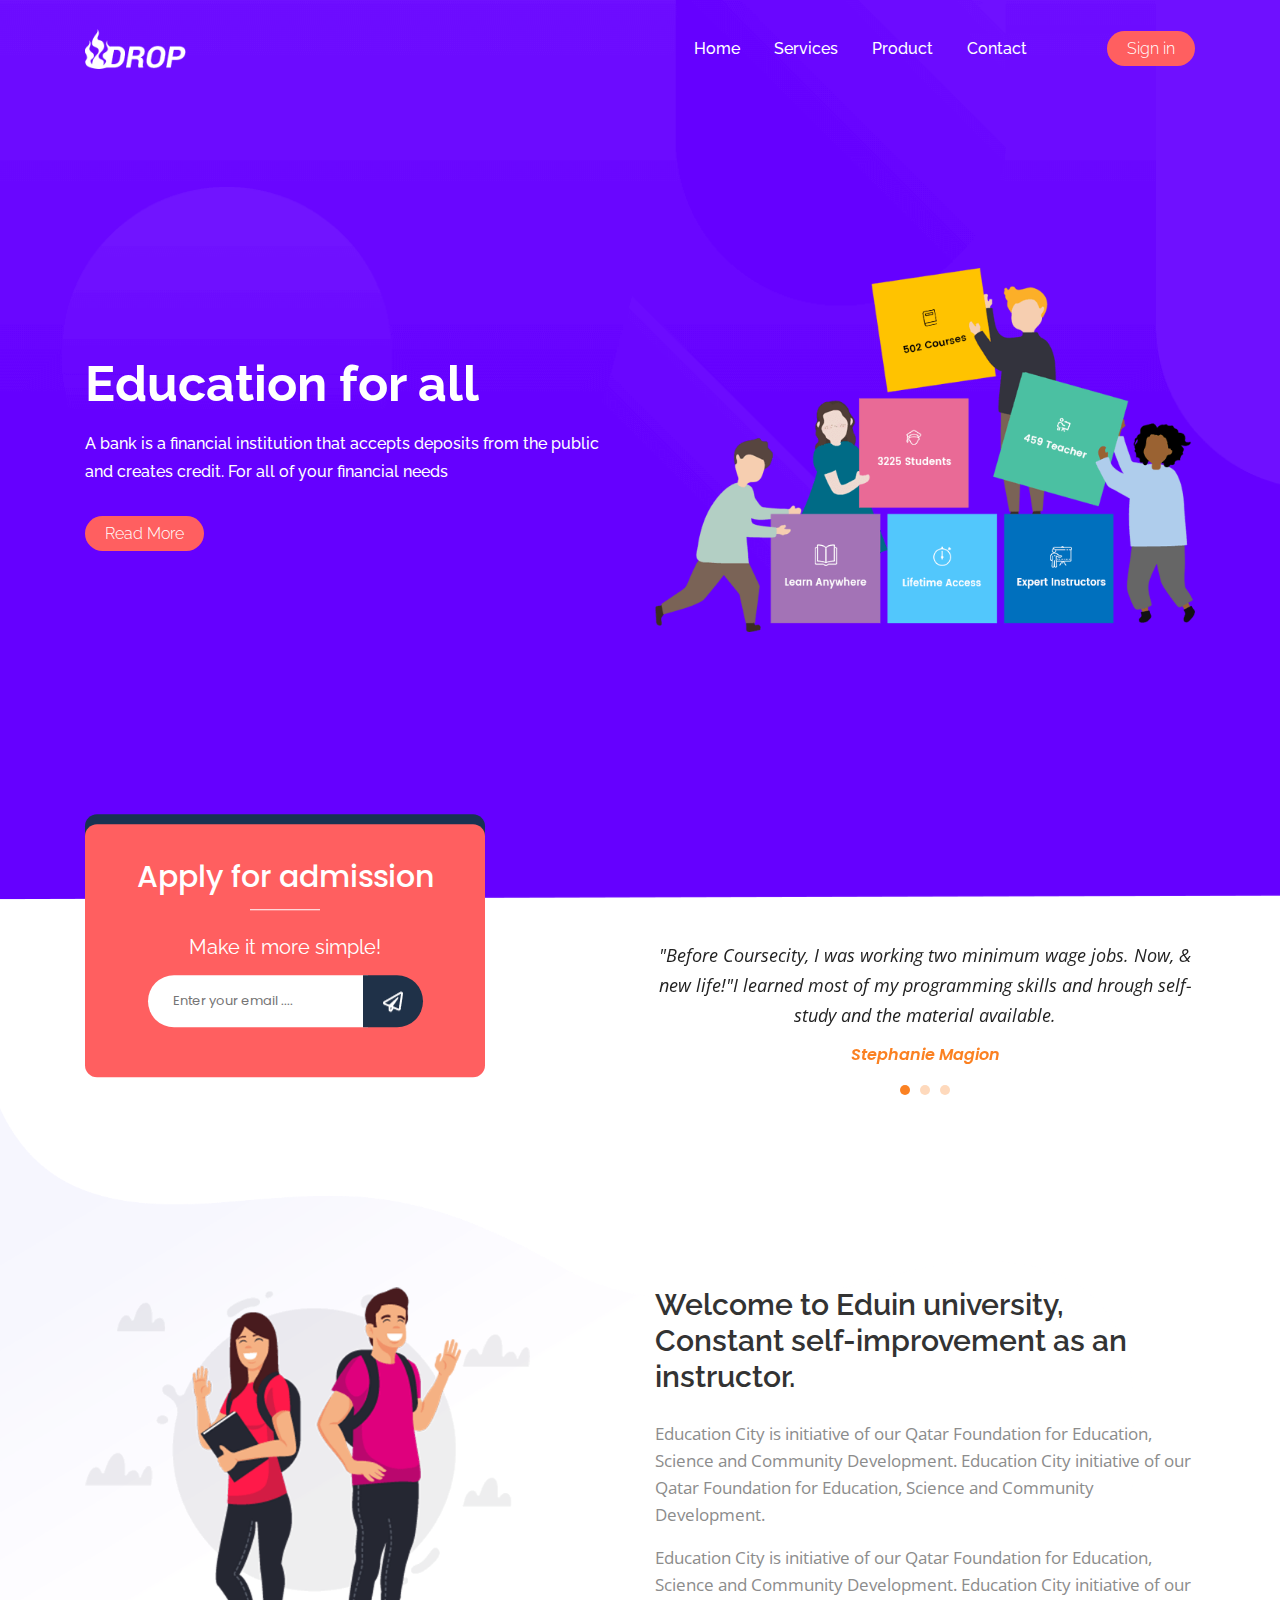
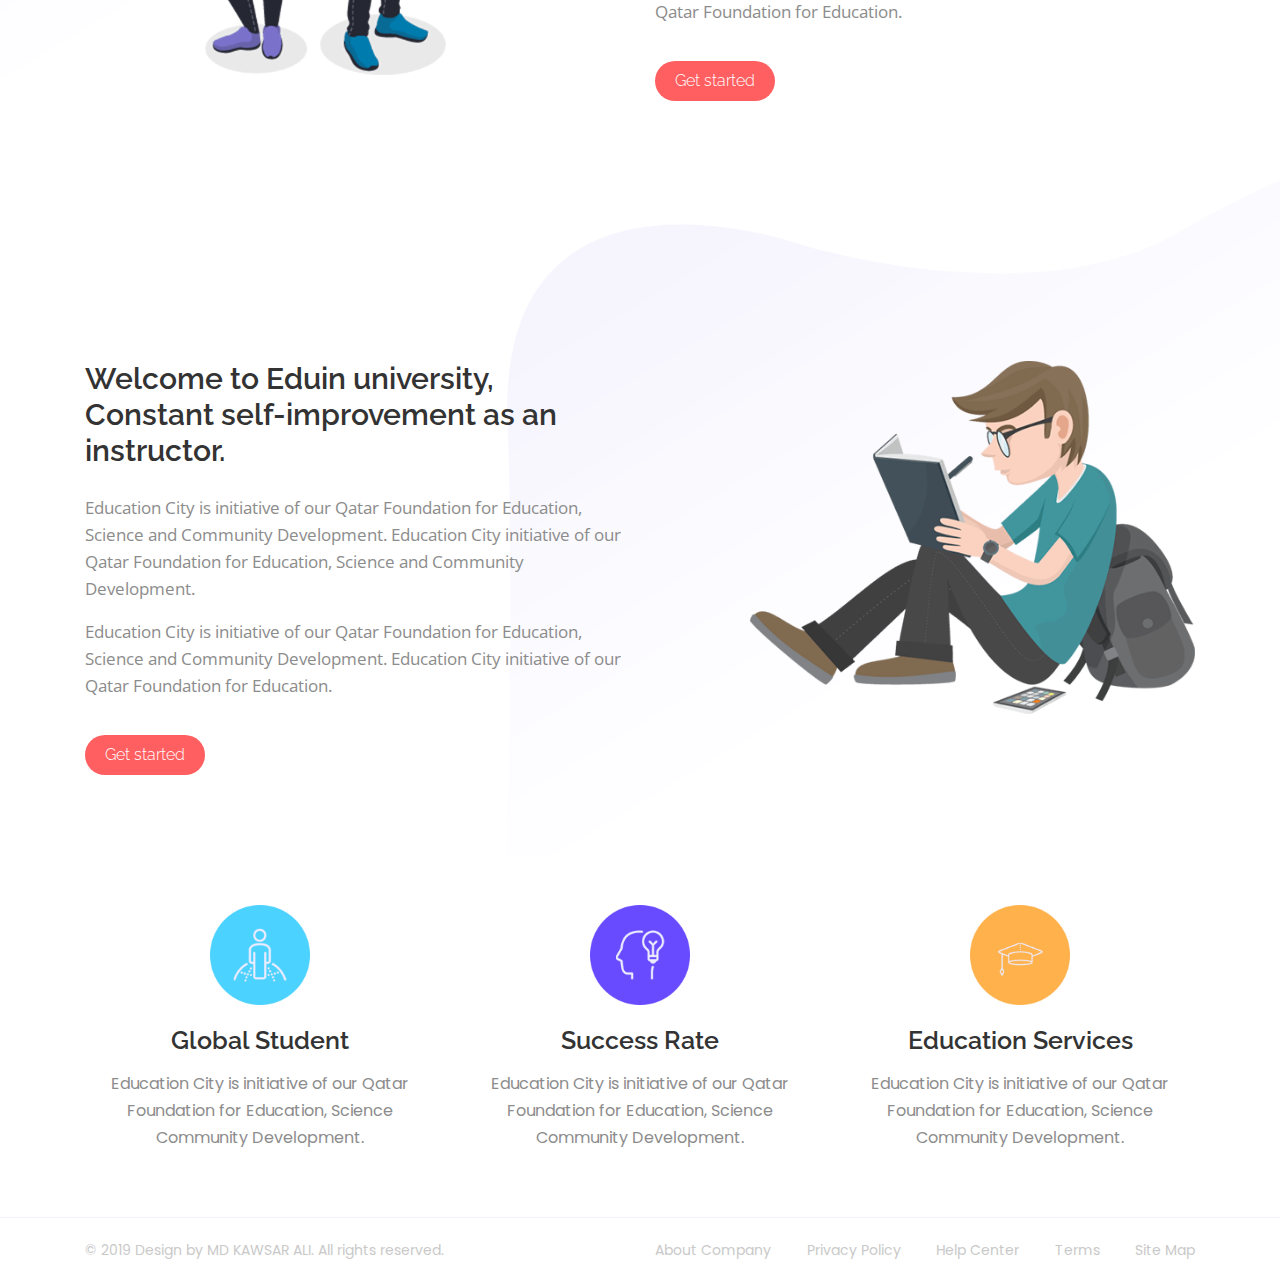
==== index.html @ ed705f55 "my first commit" ====
<!doctype html>
<html lang="en">
<head>
	<!-- Required meta tags -->
	<meta charset="utf-8">
	<meta name="viewport" content="width=device-width, initial-scale=1, shrink-to-fit=no">
	<title>Drop Html Template</title>
	<!-- Bootstrap CSS -->
	<link rel="stylesheet" href="css/bootstrap-grid.min.css">
	<link rel="stylesheet" href="css/bootstrap-reboot.min.css">
	<link rel="stylesheet" href="css/bootstrap.min.css">
	<link rel="stylesheet" href="css/owl.carousel.min.css">
    <link rel="stylesheet" href="css/owl.theme.default.min.css">
	<link rel="stylesheet" href="css/style.css">
</head>
<body>
<!--=======================================================
                          [Header]
========================================================-->
<header>
    <nav class="navbar navbar-expand-lg navbar-dark">
        <div class="container">
            <a class="navbar-brand" href="#">
                <figure>
                    <img src="images/logo.png" class="img-fluid" alt="Logo">
                </figure>
            </a>
            <button class="navbar-toggler" type="button" data-toggle="collapse" data-target="#navbarNav" aria-controls="navbarNav" aria-expanded="false" aria-label="Toggle navigation">
                <span class="navbar-toggler-icon"></span>
            </button>
            <div class="collapse navbar-collapse" id="navbarNav">
                <ul class="navbar-nav ml-auto">
                    <li class="nav-item active">
                        <a class="nav-link" href="#">Home <span class="sr-only">(current)</span></a>
                    </li>
                    <li class="nav-item">
                        <a class="nav-link" href="#">Services</a>
                    </li>
                    <li class="nav-item">
                        <a class="nav-link" href="#">Product</a>
                    </li>
                    <li class="nav-item">
                        <a class="nav-link" href="#">Contact</a>
                    </li>
                </ul>
                <ul class="signup-btn navbar-nav">
                    <li>
                        <a class="drop-btn" href="#">Sign in</a>
                    </li>
                </ul>
            </div>
        </div>
    </nav>
</header><!-- /Header -->

<!--=======================================================
                           [Banner]
========================================================-->
<section class="banner">
    <div class="display-table">
        <div class="display-table-cell">
            <div class="container">
                <div class="row">
                    <div class="col-lg-6">
                        <div class="display-table">
                            <div class="display-table-cell">
                                <h1>Education for all</h1>
                                <p>A bank is a financial institution that accepts deposits from the public and creates credit. For all of your financial needs </p>
                                <a href="#" Class="drop-btn">Read More</a>
                            </div>
                        </div>
                    </div>
                    
                    <div class="col-lg-6">
                        <figure>
                            <img src="images/header-img.png" class="img-fluid" alt="">
                        </figure>
                    </div>
                </div>
            </div>
        </div>
    </div>
</section><!-- /banner -->
    
<!--=======================================================
                        [Apply Info]
========================================================-->
<section class="applyinfo">
    <div class="container">
        <div class="row">
            <div class="col-lg-5 zero-height">
                <div class="apply-box">
                    <h4>Apply for admission</h4>
                    <p>Make it more simple!</p>
                    <form action="#">
                        <input type="email" placeholder="Enter your email ....">
                        <button type="submit">
                            <figure>
                                <img src="images/icon-send.png" alt="">
                            </figure>
                        </button>
                    </form>
                </div>
            </div>
            <div class="col-lg-6  offset-lg-1">
                <div class="info owl-carousel owl-theme owl-loaded">
                    <div class="item">
                        <p>"Before Coursecity, I was working two minimum wage jobs. Now, & new life!"I learned most of my programming skills and hrough self-study and the material available.</p>
                        <span>Stephanie Magion</span>
                    </div>
                    <div class="item">
                        <p>"Before Coursecity, I was working two minimum wage jobs. Now, & new life!"I learned most of my programming skills and hrough self-study and the material available.</p>
                        <span>Stephanie Magion</span>
                    </div>
                    <div class="item">
                        <p>"Before Coursecity, I was working two minimum wage jobs. Now, & new life!"I learned most of my programming skills and hrough self-study and the material available.</p>
                        <span>Stephanie Magion</span>
                    </div>
                </div>
            </div>
        </div>
    </div>
</section><!-- /applyinfo -->

<!--=======================================================
                    [Latest one section]
========================================================-->
<section class="latest latest-one">
    <div class="container">
        <div class="row">
            <div class="col-lg-5">
                <figure>
                    <img src="images/1.png" class="img-fluid" alt="">
                </figure>
            </div>
            
            <div class="col-lg-6 offset-lg-1">
                <h3>Welcome to Eduin university, Constant self-improvement as an instructor.</h3>
                <p>Education City is initiative of our Qatar Foundation for Education, Science and Community Development. Education City initiative of our Qatar Foundation for Education, Science and Community Development. </p>
                <p>Education City is initiative of our Qatar Foundation for Education, Science and Community Development. Education City initiative of our Qatar Foundation for Education.</p>
                <a href="#" class="drop-btn">Get started</a>
            </div>
        </div>
    </div>
</section><!-- /Latest-one -->

<!--=======================================================
                    [Latest two section]
========================================================-->
<section class="latest latest-two">
    <div class="container">
        <div class="row">
            <div class="col-lg-6">
                <h3>Welcome to Eduin university, Constant self-improvement as an instructor.</h3>
                <p>Education City is initiative of our Qatar Foundation for Education, Science and Community Development. Education City initiative of our Qatar Foundation for Education, Science and Community Development. </p>
                <p>Education City is initiative of our Qatar Foundation for Education, Science and Community Development. Education City initiative of our Qatar Foundation for Education.</p>
                <a href="#" class="drop-btn">Get started</a>
            </div>
            
            <div class="col-lg-5 offset-lg-1">
                <figure>
                    <img src="images/2.png" class="img-fluid" alt="">
                </figure>
            </div>
        </div>
    </div>
</section><!-- /Latest-two -->

<!--=======================================================
                    [Feature section]
========================================================-->
<section class="feature">
    <div class="container">
        <div class="row">
            <div class="col-lg-4">
                <figure>
                    <img src="images/icon-1.png" class="img-fluid" alt="">
                    <h5>Global Student</h5>
                    <p>Education City is initiative of our Qatar Foundation for Education, Science Community Development. </p>
                </figure>
            </div>
            
            <div class="col-lg-4">
                <figure>
                    <img src="images/icon-2.png" class="img-fluid" alt="">
                    <h5>Success Rate</h5>
                    <p>Education City is initiative of our Qatar Foundation for Education, Science Community Development. </p>
                </figure>
            </div>
            
            <div class="col-lg-4">
                <figure>
                    <img src="images/icon-3.png" class="img-fluid" alt="">
                    <h5>Education Services</h5>
                    <p>Education City is initiative of our Qatar Foundation for Education, Science Community Development. </p>
                </figure>
            </div>
        </div>
    </div>
</section><!-- /feature -->

<!--=======================================================
                        [Footer]
========================================================-->
<footer>
    <div class="container">
        <div class="row">
            <div class="col-lg-6">
                <p>&copy; 2019 Design by MD KAWSAR ALI. All rights reserved.</p>
            </div>
            
            <div class="col-lg-6">
                <ul class="ml-auto navbar">
                    <li>
                        <a href="#">About Company</a>
                    </li>
                    <li>
                        <a href="#">Privacy Policy</a>
                    </li>
                    <li>
                        <a href="#">Help Center</a>
                    </li>
                    <li>
                        <a href="#">Terms</a>
                    </li>
                    <li>
                        <a href="#">Site Map</a>
                    </li>
                </ul>
            </div>
        </div>
    </div>
</footer>

<!-- All Js -->
<script src="js/jquery-3.3.1.slim.min.js"></script>
<script src="js/popper.min.js"></script>
<script src="js/bootstrap.min.js"></script>
<script src="js/owl.carousel.min.js"></script>
<script src="js/main.js"></script>
</body>
</html>
---- css/style.css ----
/*=================================================================
                           [Google font]
=================================================================*/
@import url('https://fonts.googleapis.com/css?family=Raleway:400,500,600,700');
@import url('https://fonts.googleapis.com/css?family=Poppins:400,500,600i');
@import url('https://fonts.googleapis.com/css?family=Open+Sans:400,400i');

/*=================================================================
                            BASIC STYLE
=================================================================*/
*{
    margin: 0;
    padding: 0;
}

figure {
    margin: 0;
}

body,
html {
    height: 100%;
    width: 100%;
}

a.drop-btn {
    color: #ffffff;
    font-size: 16px;
    font-family: 'Raleway', sans-serif;
    font-weight: 300;
    padding: 8px 20px;
    background: #ff5f60;
    border-radius: 25px;
    text-decoration: none;
}

p {
    font-size: 16px;
    font-family: 'Raleway', sans-serif;
    font-weight: 300;
    line-height: 24px;
}

.zero-height {
    height: 0;
}

button:focus {
    outline: none;
}

/*=================================================================
                            Header Style
=================================================================*/
header {
    position: absolute;
    top: 0;
    left: 0;
    padding: 16px 0;
    height: auto;
    width: 100%;
    z-index: 9999;
}

.navbar-brand figure img {
    height: 40px;
}

.navbar-dark .navbar-nav .nav-item {
    margin-left: 34px;
}

.navbar-dark .navbar-nav .nav-link {
    color: #ffffff;
    font-size: 16px;
    font-family: 'Raleway', sans-serif;
    font-weight: 500;
    padding: 0;
    -webkit-transition: all 0.3s;
    transition: all 0.3s;
}

.signup-btn {
    padding: 0;
    margin-left: 80px;
}

.signup-btn li {
    list-style: none;
}

.signup-btn li a {
    color: #ffffff;
    text-decoration: none;
}

.display-table {
    height: 100%;
    width: 100%;
    display: table;
}

.display-table .display-table-cell {
    display: table-cell;
    vertical-align: middle;
}

/*=================================================================
                            Banner Style
=================================================================*/
.banner {
    position: relative;
    height: 100%;
    width: 100%;
    background: url('../images/header-bg.png');
    background-repeat: no-repeat;
    background-size: cover;
    background-position: center;
}

.banner h1 {
    color: #ffffff;
    font-size: 50px;
    font-family: 'Raleway', sans-serif;
    font-weight: 700;
    margin-bottom: 16px;
}

.banner p {
    color: #ffffff;
    font-weight: 500;
    line-height: 28px;
    margin-bottom: 36px;
}


/*=================================================================
                          Applyinfo Style
=================================================================*/
.applyinfo {
    height: auto;
    width: 100%;
    background: #ffffff;
}

.applyinfo .apply-box {
    height: auto;
    width: calc(100% - 45px);
    padding: 35px 30px 50px 30px;
    text-align: center;
    background: #ff5f60;
    border-radius: 12px;
    -webkit-box-shadow: 0px -10px 0px 0px rgba(24, 50, 81, 1);
    box-shadow: 0px -10px 0px 0px rgba(24, 50, 81, 1);
    -webkit-transform: translateY(-30%);
    transform: translateY(-30%);
}

.applyinfo .apply-box h4 {
    color: #ffffff;
    font-size: 30px;
    font-family: 'Poppins', sans-serif;
    font-weight: 500;
    padding-bottom: 15px;
    position: relative;
}

.applyinfo .apply-box h4::before {
    position: absolute;
    content: "";
    bottom: 0;
    left: 50%;
    height: 1px;
    width: 70px;
    background: #ffffff;
    -webkit-transform:translateX(-50%);
    transform:translateX(-50%);
}

.applyinfo .apply-box p {
    color: #ffffff;
    font-size: 20px;
    font-weight: 400;
    margin-top: 25px;
}

.applyinfo .apply-box form {
    display: -webkit-box;
    display: -ms-flexbox;
    display: flex;
    -webkit-box-pack: center;
    -ms-flex-pack: center;
    justify-content: center;
}

.applyinfo .apply-box form input[type=email] {
    height: auto;
    max-width: 220px;
    color: #a9a5a5;
    font-size: 13px;
    font-family: 'Poppins', sans-serif;
    font-weight: 400;
    padding: 16px 5px 16px 25px;
    border: none;
    vertical-align: middle;
    -webkit-border-top-left-radius: 50px;
    -webkit-border-bottom-left-radius: 50px;
    -moz-border-radius-topleft: 50px;
    -moz-border-radius-bottomleft: 50px;
    border-top-left-radius: 50px;
    border-bottom-left-radius: 50px;
}

.applyinfo .apply-box form input[type=email]:focus {
    outline: none;
}

.applyinfo .apply-box form button[type=submit] {
    background: #1f3148;
    padding: 13px 20px;
    border: none;
    margin-left: -5px;
    vertical-align: middle;
    -webkit-border-top-right-radius: 50px;
    -webkit-border-bottom-right-radius: 50px;
    -moz-border-radius-topright: 50px;
    -moz-border-radius-bottomright: 50px;
    border-top-right-radius: 50px;
    border-bottom-right-radius: 50px;
}

.applyinfo .info {
    padding: 40px 0 0 0;
    text-align: center;
}

.applyinfo .info p {
    color: #222222;
    font-size: 18px;
    line-height: 30px;
    font-family: 'Open Sans', sans-serif;
    font-weight: 400;
    font-style: italic;
    margin-bottom: 10px;
}

.applyinfo .info span {
    color: #fb8122;
    font-size: 16px;
    line-height: 30px;
    font-family: 'Poppins', sans-serif;
    font-weight: 600;
    font-style: italic;
    -webkit-transition: all 0.3s;
    transition: all 0.3s;
}

.info.owl-theme .owl-dots .owl-dot span {
    background: #fed9bc;
    margin: 5px;
}

.info.owl-theme .owl-dots .owl-dot.active span,
.info.owl-theme .owl-dots .owl-dot span:hover {
    background: #fb8122;
}

/*=================================================================
                          Latest Style
=================================================================*/
.latest {
    height: auto;
    padding: 180px 0px 80px 0px;
}

.latest-one {
    background: url('../images/shape-01.png');
    background-repeat: no-repeat;
    background-position: left top;
    background-size: cover;
}

.latest-two {
    background: url('../images/shape-02.png');
    background-repeat: no-repeat;
    background-position: right top;
    background-size: cover;
}

.latest h3 {
    color: #333333;
    font-size: 30px;
    font-family: 'Raleway', sans-serif;
    font-weight: 600;
    margin-bottom: 25px;
}

.latest p {
    color: #8c8c8c;
    font-size: 17px;
    font-family: 'Open Sans', sans-serif;
    font-weight: 400;
    line-height: 27px;
}

.latest a {
    display: inline-block;
    margin-top: 20px;
}

/*=================================================================
                          Feature Style
=================================================================*/
.feature {
    height: auto;
    width: 100%;
    padding: 50px 0px;
    text-align: center;
}

.feature figure img {
    height: 100px;
    width: 100px;
    margin-bottom: 20px;
}

.feature h5 {
    color: #333333;
    font-size: 25px;
    font-family: 'Raleway', sans-serif;
    font-weight: 600;
    margin-bottom: 15px;
}

.feature p {
    color: #8c8c8c;
    font-size: 16px;
    font-family: 'Poppins', sans-serif;
    font-weight: 400;
    line-height: 27px;
}

/*=================================================================
                          Footer Style
=================================================================*/
footer {
    height: auto;
    width: 100%;
    padding: 20px 0;
    border-top: 1px solid #f3f0ff;
}

footer p {
    color: #c9c9c9;
    font-size: 14px;
    font-family: 'Poppins', sans-serif;
    font-weight: 400;
    margin-bottom: 0;
}

footer ul.navbar {
    margin: 0;
    padding: 0;
    list-style: none;
}

footer ul li {
    display: inline-block;
}

footer ul li a {
    color: #c9c9c9;
    font-size: 14px;
    font-family: 'Poppins', sans-serif;
    font-weight: 400;
    margin-bottom: 0;
    text-decoration: none;
    -webkit-transition: all 0.3s;
    transition: all 0.3s;
}

footer ul li a:hover {
    color: #222222;
    text-decoration: none;
}
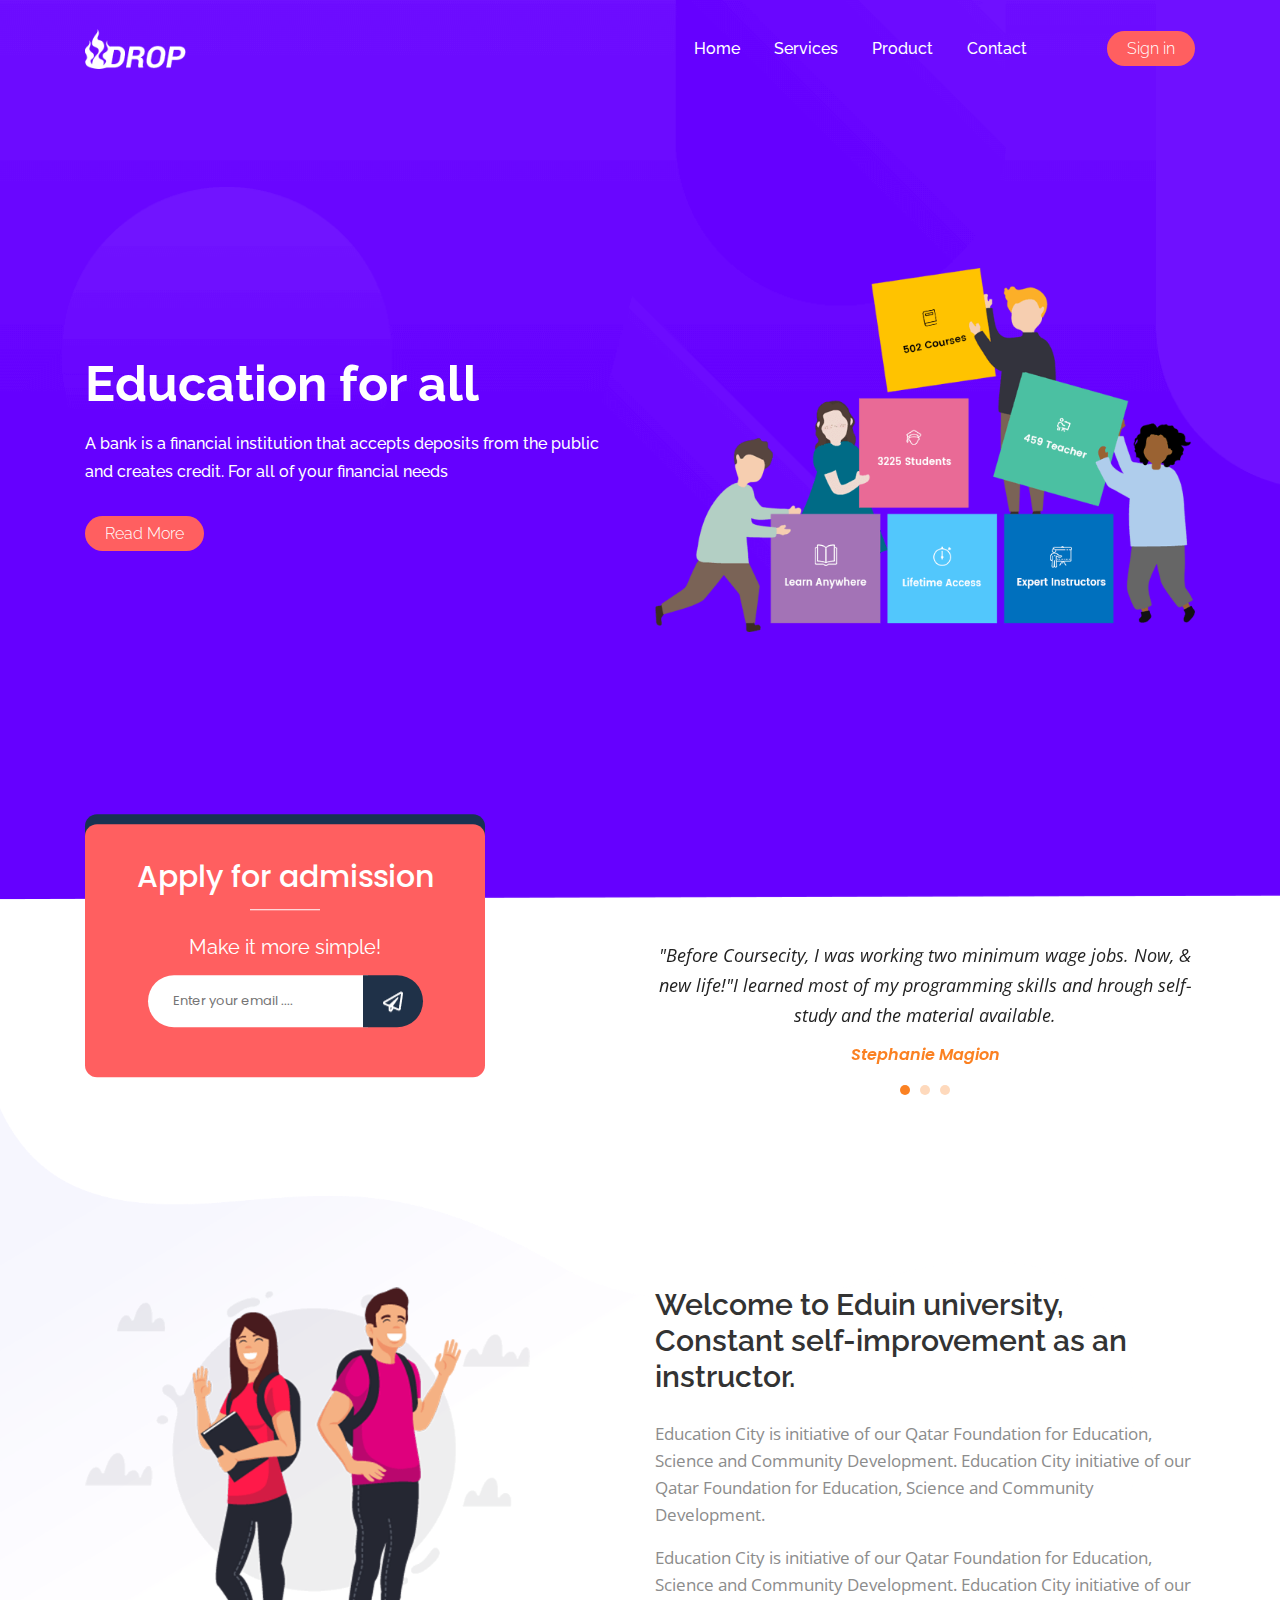
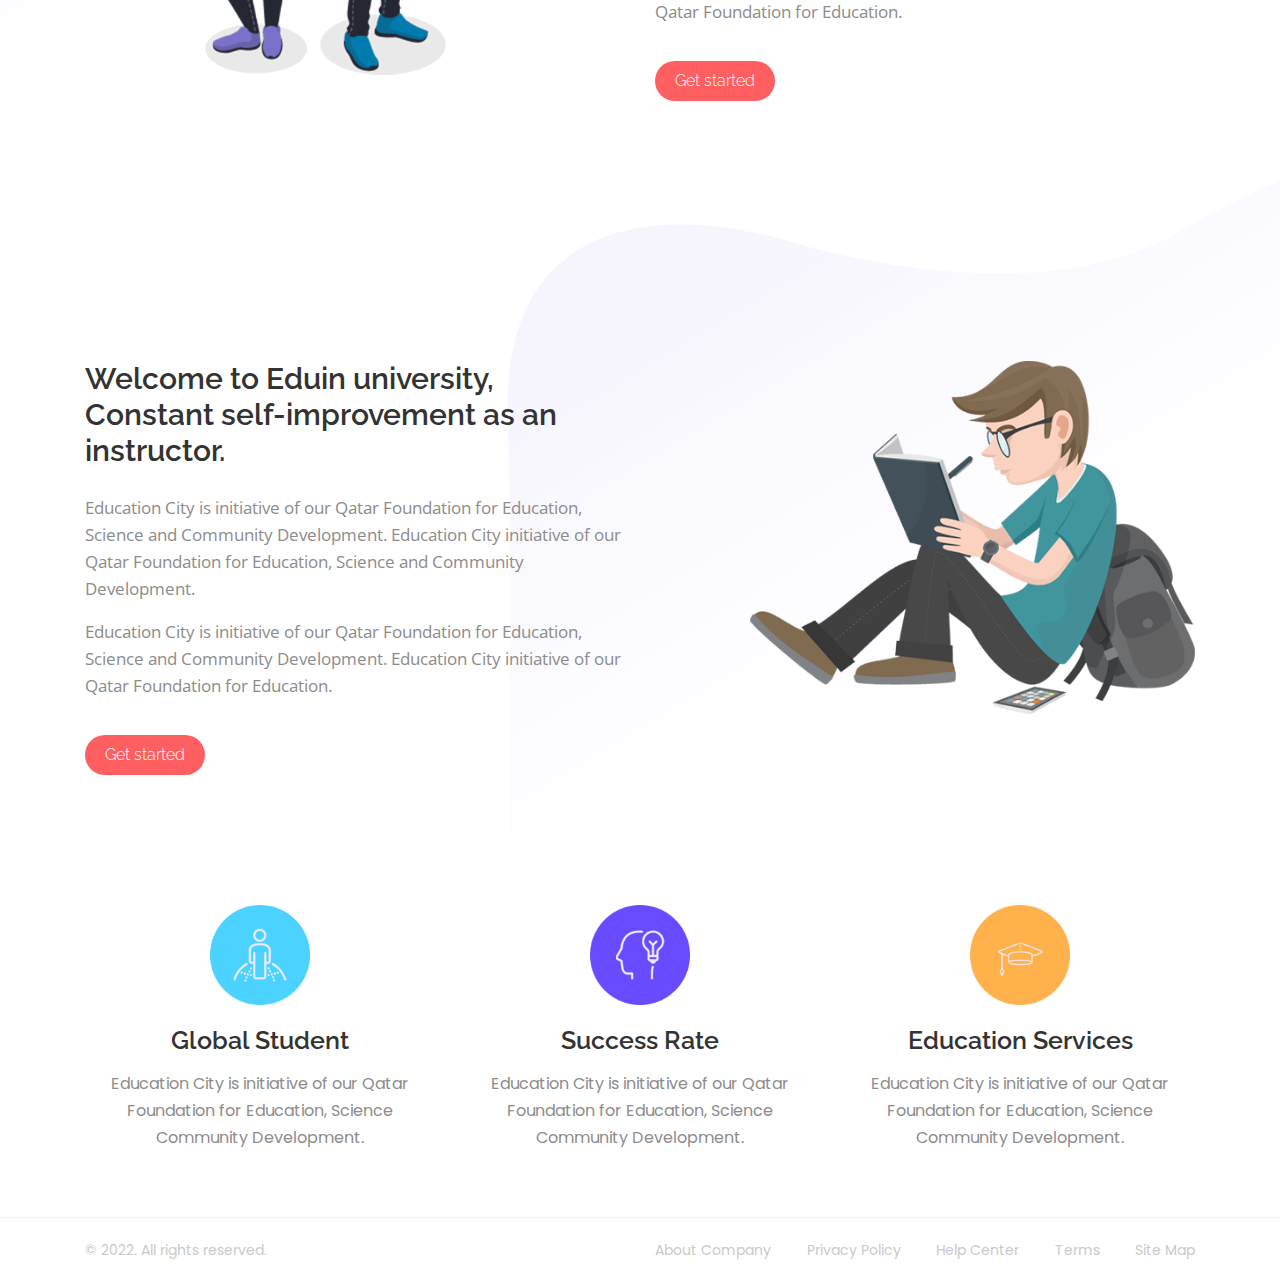
==== commit 538b12e0: "Copyright Changes" ====
--- a/index.html
+++ b/index.html
@@ -206,7 +206,7 @@
     <div class="container">
         <div class="row">
             <div class="col-lg-6">
-                <p>&copy; 2019 Design by MD KAWSAR ALI. All rights reserved.</p>
+                <p>&copy; 2022. All rights reserved.</p>
             </div>
             
             <div class="col-lg-6">
